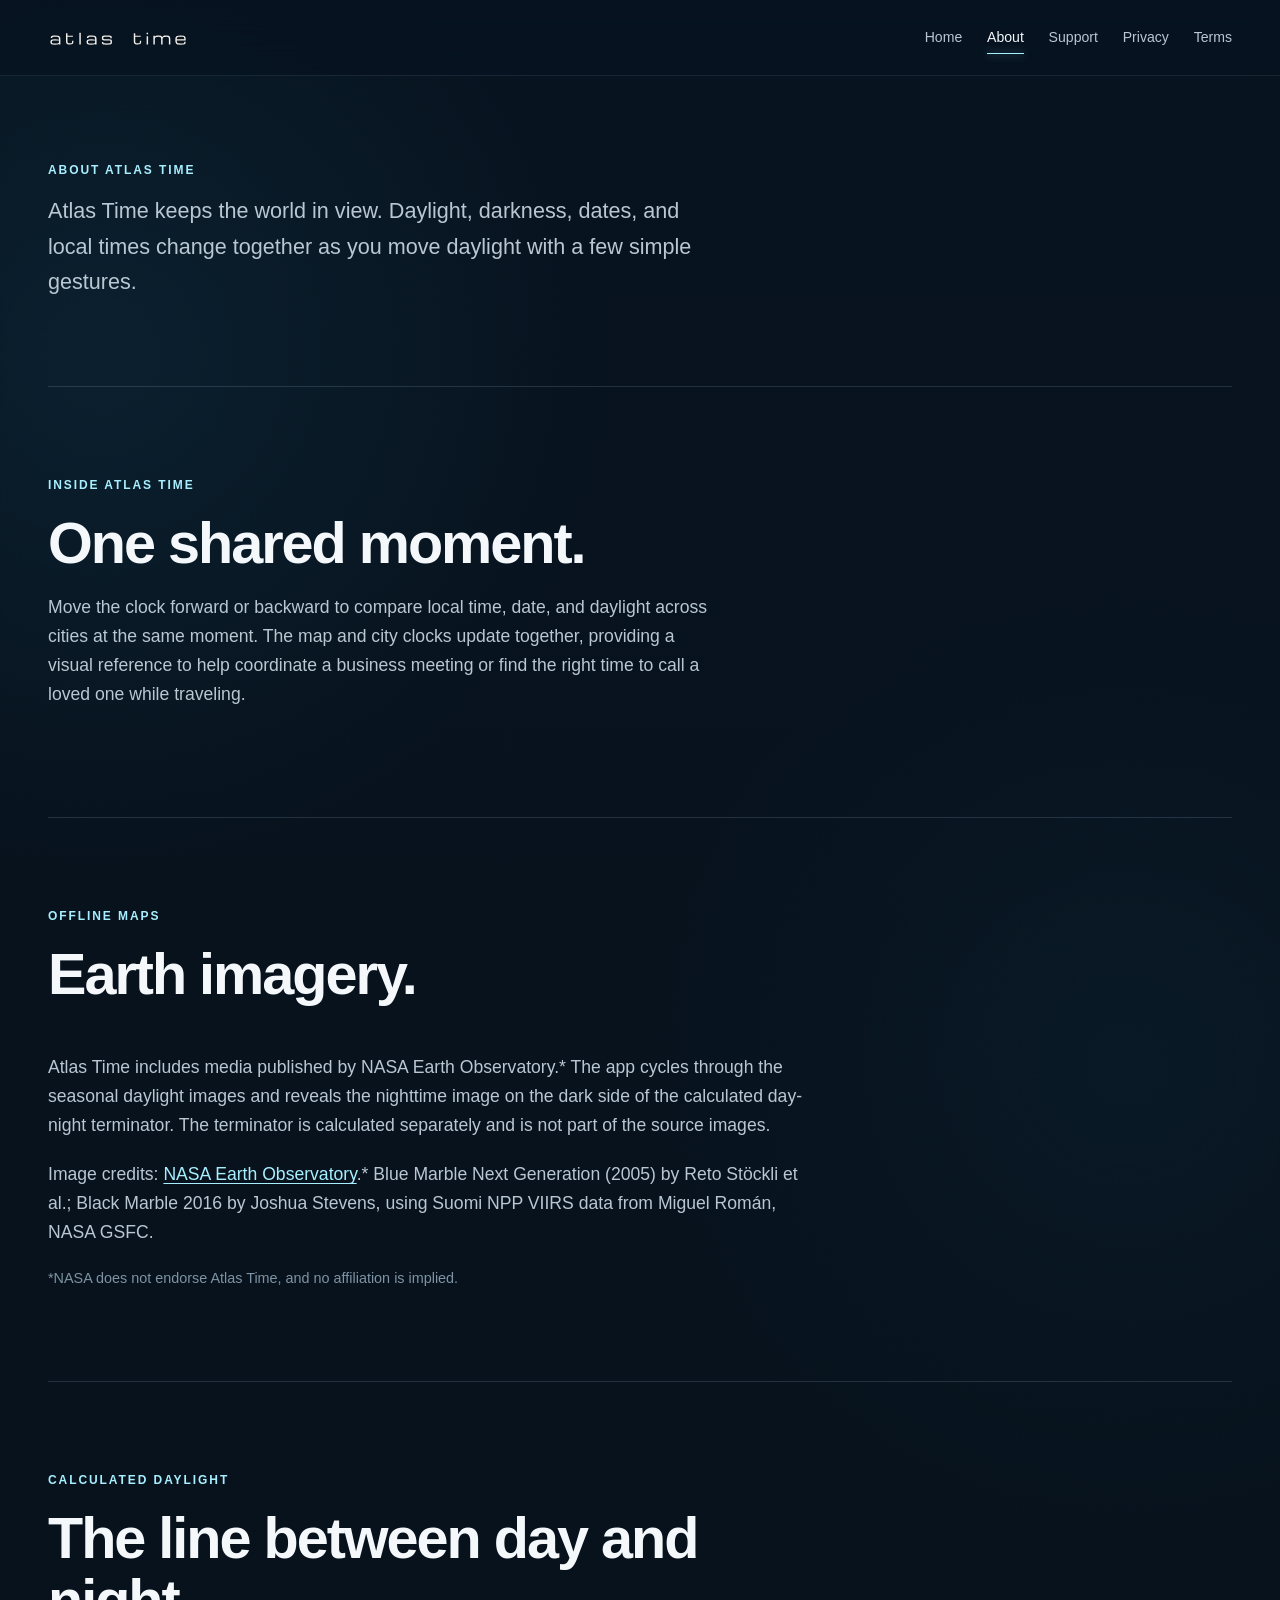
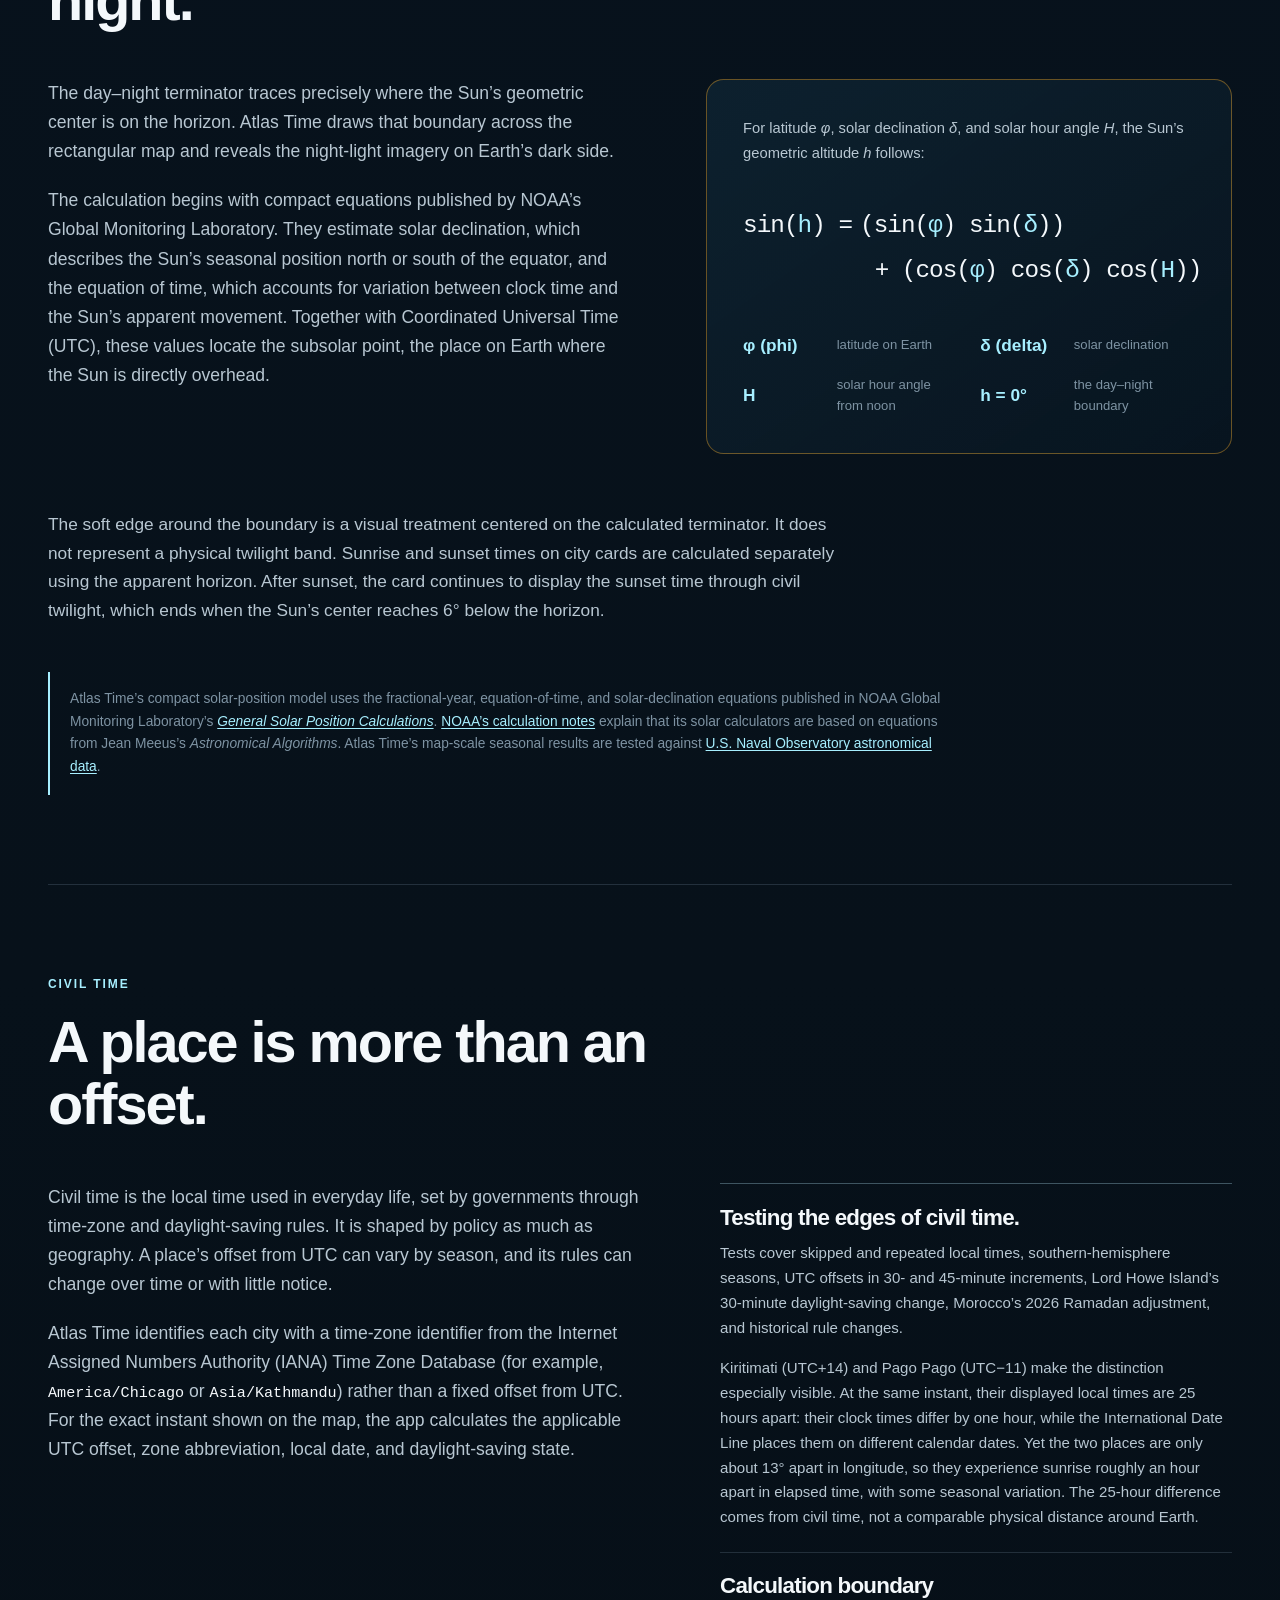
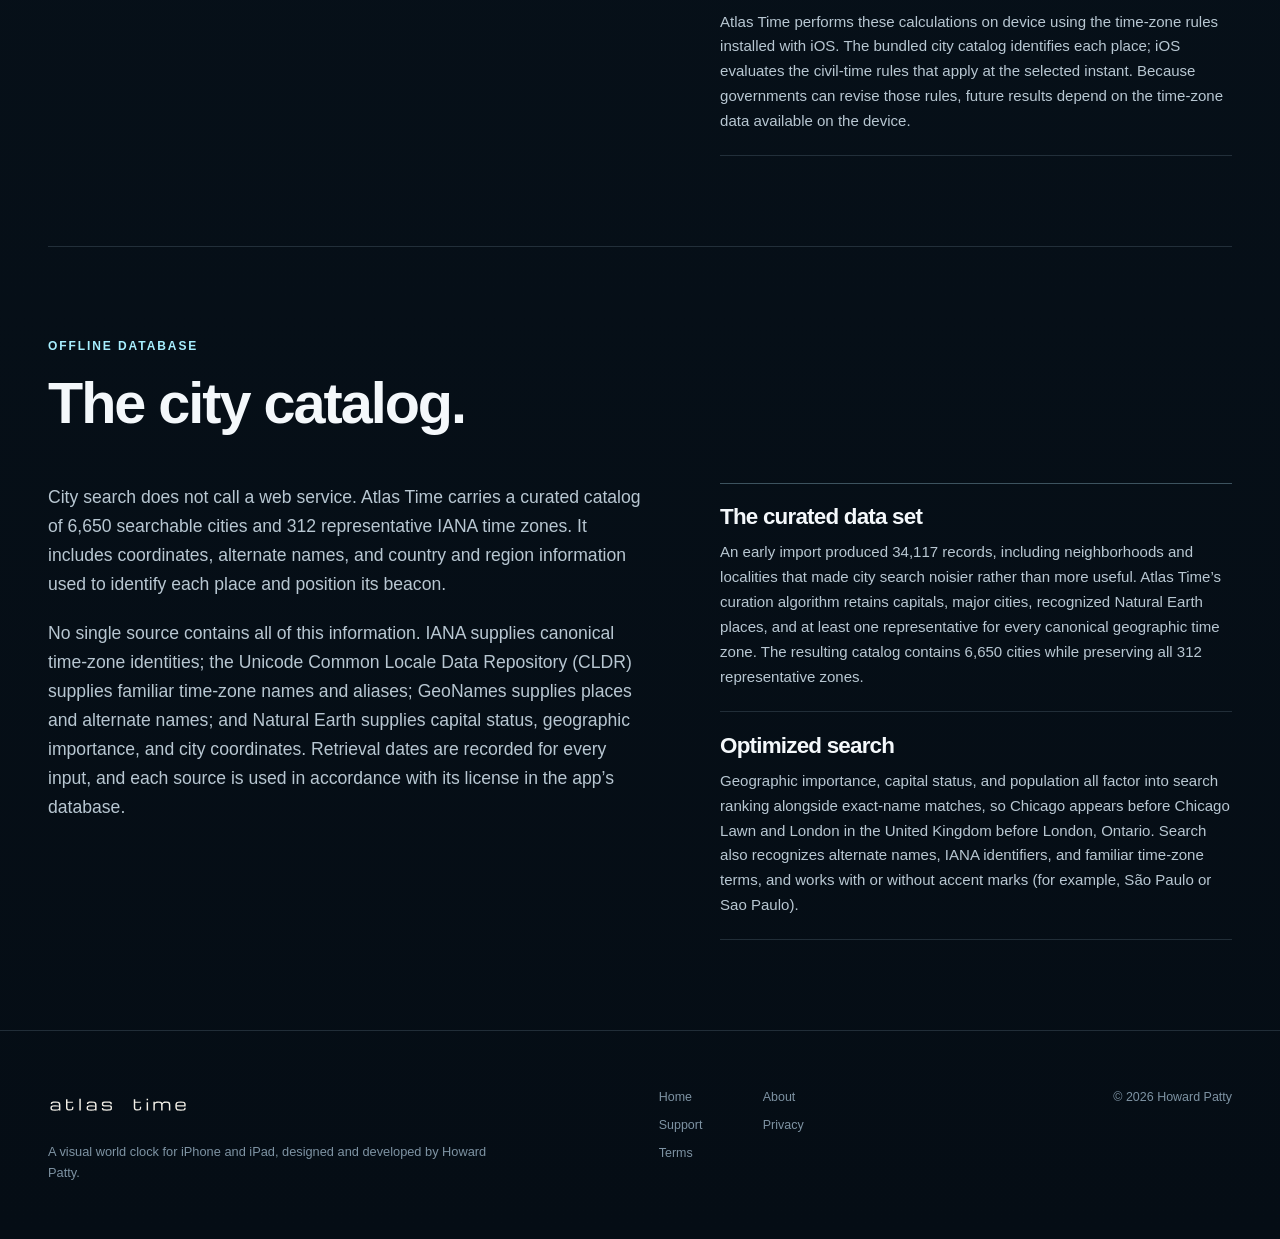
==== about/index.html @ 24e4bc36 "content updates" ====
<!doctype html>
<html lang="en">
<head>
  <meta charset="utf-8">
  <meta name="viewport" content="width=device-width, initial-scale=1">
  <meta name="description" content="The story behind Atlas Time, including its offline city catalog, civil-time correctness, and calculated day–night map.">
  <meta name="robots" content="index,follow">
  <meta name="theme-color" content="#07131f">
  <meta property="og:type" content="website">
  <meta property="og:site_name" content="Atlas Time">
  <meta property="og:title" content="About — Atlas Time">
  <meta property="og:description" content="The story behind Atlas Time, including its offline city catalog, civil-time correctness, and calculated day–night map.">
  <meta property="og:url" content="https://atlastime.howardpatty.com/about/">
  <link rel="canonical" href="https://atlastime.howardpatty.com/about/">
  <link rel="icon" href="/assets/favicon.svg" type="image/svg+xml">
  <link rel="stylesheet" href="/assets/styles.css">
  
  <title>About — Atlas Time</title>
</head>
<body data-page="about">
  <a class="skip-link" href="#main-content">Skip to content</a>
  <header class="site-header">
    <div class="header-inner">
      <a class="brand" href="/" aria-label="Atlas Time home">
        <img class="header-logo" src="/assets/brand/AtlasTimeWordmark-Dark.svg" alt="">
      </a>
      <nav class="primary-nav" aria-label="Primary">
        <a href="/">Home</a>
<a href="/about/" aria-current="page">About</a>
<a href="/support/">Support</a>
<a href="/privacy/">Privacy</a>
<a href="/terms/">Terms</a>
      </nav>
    </div>
  </header>

  <main id="main-content">
    <header class="page-hero section-shell">
  <h1 class="eyebrow page-eyebrow-heading">About Atlas Time</h1>
  <p>Atlas Time keeps the world in view. Daylight, darkness, dates, and local times change together as you move daylight with a few simple gestures.</p>
</header>

<section class="inside-section section-shell" aria-labelledby="one-shared-moment-heading">
  <div class="section-intro">
    <p class="eyebrow">Inside Atlas Time</p>
    <h2 id="one-shared-moment-heading">One shared moment.</h2>
    <p>Move the clock forward or backward to compare local time, date, and daylight across cities at the same moment. The map and city clocks update together, providing a visual reference to help coordinate a business meeting or find the right time to call a loved one while traveling.</p>
  </div>
</section>

<section class="imagery-section section-shell" aria-labelledby="earth-imagery-heading">
  <div class="section-intro">
    <p class="eyebrow">Offline maps</p>
    <h2 id="earth-imagery-heading">Earth imagery.</h2>
  </div>

  <div class="imagery-copy">
    <p>Atlas Time includes media published by NASA Earth Observatory.* The app cycles through the seasonal daylight images and reveals the nighttime image on the dark side of the calculated day-night terminator. The terminator is calculated separately and is not part of the source images.</p>
    <p>Image credits: <a href="https://earthobservatory.nasa.gov/" target="_blank" rel="noopener noreferrer">NASA Earth Observatory</a>.* Blue Marble Next Generation (2005) by Reto Stöckli et al.; Black Marble 2016 by Joshua Stevens, using Suomi NPP VIIRS data from Miguel Román, NASA GSFC.</p>
    <p class="imagery-disclaimer">*NASA does not endorse Atlas Time, and no affiliation is implied.</p>
  </div>
</section>

<section class="solar-method-section section-shell" aria-labelledby="calculated-daylight-heading">
  <div class="section-intro">
    <p class="eyebrow">Calculated daylight</p>
    <h2 id="calculated-daylight-heading">The line between day and night.</h2>
  </div>

  <div class="solar-method-grid">
    <div class="method-copy">
      <p>The day–night terminator traces precisely where the Sun’s geometric center is on the horizon. Atlas Time draws that boundary across the rectangular map and reveals the night-light imagery on Earth’s dark side.</p>
      <p>The calculation begins with compact equations published by NOAA’s Global Monitoring Laboratory. They estimate solar declination, which describes the Sun’s seasonal position north or south of the equator, and the equation of time, which accounts for variation between clock time and the Sun’s apparent movement. Together with Coordinated Universal Time (UTC), these values locate the subsolar point, the place on Earth where the Sun is directly overhead.</p>
    </div>

    <figure class="equation-panel">
      <figcaption>For latitude <var>φ</var>, solar declination <var>δ</var>, and solar hour angle <var>H</var>, the Sun’s geometric altitude <var>h</var> follows:</figcaption>
      <p class="solar-equation" role="img" aria-label="sine of h equals sine of phi times sine of delta, plus cosine of phi times cosine of delta times cosine of H">
        <span class="equation-left">sin(<var>h</var>) =</span>
        <span class="equation-right">(sin(<var>φ</var>) sin(<var>δ</var>))</span>
        <span class="equation-continuation">+ (cos(<var>φ</var>) cos(<var>δ</var>) cos(<var>H</var>))</span>
      </p>
      <dl class="equation-key">
        <div><dt><var>φ</var> (phi)</dt><dd>latitude on Earth</dd></div>
        <div><dt><var>δ</var> (delta)</dt><dd>solar declination</dd></div>
        <div><dt><var>H</var></dt><dd>solar hour angle from noon</dd></div>
        <div><dt><var>h</var> = 0°</dt><dd>the day–night boundary</dd></div>
      </dl>
    </figure>
  </div>

  <p class="method-detail">The soft edge around the boundary is a visual treatment centered on the calculated terminator. It does not represent a physical twilight band. Sunrise and sunset times on city cards are calculated separately using the apparent horizon. After sunset, the card continues to display the sunset time through civil twilight, which ends when the Sun’s center reaches 6° below the horizon.</p>

  <aside class="source-note" aria-label="Solar calculation sources">
    <p>Atlas Time’s compact solar-position model uses the fractional-year, equation-of-time, and solar-declination equations published in NOAA Global Monitoring Laboratory’s <a href="https://gml.noaa.gov/grad/solcalc/solareqns.PDF"><cite>General Solar Position Calculations</cite></a>. <a href="https://gml.noaa.gov/grad/solcalc/calcdetails.html">NOAA’s calculation notes</a> explain that its solar calculators are based on equations from Jean Meeus’s <cite>Astronomical Algorithms</cite>. Atlas Time’s map-scale seasonal results are tested against <a href="https://aa.usno.navy.mil/data/">U.S. Naval Observatory astronomical data</a>.</p>
  </aside>
</section>

<section class="civil-time-section section-shell" aria-labelledby="civil-time-heading">
  <div class="section-intro">
    <p class="eyebrow">Civil time</p>
    <h2 id="civil-time-heading">A place is more than an offset.</h2>
  </div>

  <div class="civil-time-grid">
    <div class="method-copy">
      <p>Civil time is the local time used in everyday life, set by governments through time-zone and daylight-saving rules. It is shaped by policy as much as geography. A place’s offset from UTC can vary by season, and its rules can change over time or with little notice.</p>
      <p>Atlas Time identifies each city with a time-zone identifier from the Internet Assigned Numbers Authority (IANA) Time Zone Database (for example, <code>America/Chicago</code> or <code>Asia/Kathmandu</code>) rather than a fixed offset from UTC. For the exact instant shown on the map, the app calculates the applicable UTC offset, zone abbreviation, local date, and daylight-saving state.</p>
    </div>

    <div class="civil-time-notes">
      <section aria-labelledby="time-zone-testing-heading">
        <h3 id="time-zone-testing-heading">Testing the edges of civil time.</h3>
        <p>Tests cover skipped and repeated local times, southern-hemisphere seasons, UTC offsets in 30- and 45-minute increments, Lord Howe Island’s 30-minute daylight-saving change, Morocco’s 2026 Ramadan adjustment, and historical rule changes.</p>
        <p>Kiritimati (UTC+14) and Pago Pago (UTC−11) make the distinction especially visible. At the same instant, their displayed local times are 25 hours apart: their clock times differ by one hour, while the International Date Line places them on different calendar dates. Yet the two places are only about 13° apart in longitude, so they experience sunrise roughly an hour apart in elapsed time, with some seasonal variation. The 25-hour difference comes from civil time, not a comparable physical distance around Earth.</p>
      </section>
      <section aria-labelledby="calculation-boundary-heading">
        <h3 id="calculation-boundary-heading">Calculation boundary</h3>
        <p>Atlas Time performs these calculations on device using the time-zone rules installed with iOS. The bundled city catalog identifies each place; iOS evaluates the civil-time rules that apply at the selected instant. Because governments can revise those rules, future results depend on the time-zone data available on the device.</p>
      </section>
    </div>
  </div>
</section>

<section class="catalog-section section-shell" aria-labelledby="city-catalog-heading">
  <div class="section-intro">
    <p class="eyebrow">Offline database</p>
    <h2 id="city-catalog-heading">The city catalog.</h2>
  </div>

  <div class="catalog-grid">
    <div class="method-copy">
      <p>City search does not call a web service. Atlas Time carries a curated catalog of 6,650 searchable cities and 312 representative IANA time zones. It includes coordinates, alternate names, and country and region information used to identify each place and position its beacon.</p>
      <p>No single source contains all of this information. IANA supplies canonical time-zone identities; the Unicode Common Locale Data Repository (CLDR) supplies familiar time-zone names and aliases; GeoNames supplies places and alternate names; and Natural Earth supplies capital status, geographic importance, and city coordinates. Retrieval dates are recorded for every input, and each source is used in accordance with its license in the app’s database.</p>
    </div>

    <div class="catalog-notes">
      <section aria-labelledby="curated-data-heading">
        <h3 id="curated-data-heading">The curated data set</h3>
        <p>An early import produced 34,117 records, including neighborhoods and localities that made city search noisier rather than more useful. Atlas Time’s curation algorithm retains capitals, major cities, recognized Natural Earth places, and at least one representative for every canonical geographic time zone. The resulting catalog contains 6,650 cities while preserving all 312 representative zones.</p>
      </section>
      <section aria-labelledby="optimized-search-heading">
        <h3 id="optimized-search-heading">Optimized search</h3>
        <p>Geographic importance, capital status, and population all factor into search ranking alongside exact-name matches, so Chicago appears before Chicago Lawn and London in the United Kingdom before London, Ontario. Search also recognizes alternate names, IANA identifiers, and familiar time-zone terms, and works with or without accent marks (for example, São Paulo or Sao Paulo).</p>
      </section>
    </div>
  </div>
</section>

  </main>

  <footer class="site-footer">
    <div class="footer-inner">
  <div>
    <a class="footer-brand" href="/" aria-label="Atlas Time home">
      <picture>
        <source media="print" srcset="/assets/brand/AtlasTimeWordmark-Light.svg">
        <img src="/assets/brand/AtlasTimeWordmark-Dark.svg" alt="">
      </picture>
    </a>
    <p>A visual world clock for iPhone and iPad, designed and developed by Howard Patty.</p>
  </div>
  <nav aria-label="Sitemap">
    <a href="/">Home</a>
    <a href="/about/">About</a>
    <a href="/support/">Support</a>
    <a href="/privacy/">Privacy</a>
    <a href="/terms/">Terms</a>
  </nav>
  <p class="copyright">© 2026 Howard Patty</p>
</div>
  </footer>
  
</body>
</html>
---- assets/styles.css ----
:root {
  color-scheme: dark;
  --ink: #f4f8fb;
  --ink-soft: #b8c7d2;
  --ink-faint: #7e93a3;
  --surface: #07131f;
  --surface-raised: #0c1c29;
  --surface-soft: #102535;
  --line: rgba(177, 213, 232, 0.16);
  --line-strong: rgba(177, 226, 244, 0.32);
  --beacon: #a7efff;
  --beacon-bright: #e7fbff;
  --live: #86e3c4;
  --max-width: 74rem;
  --content-width: 51rem;
  --page-gutter: clamp(1.1rem, 3vw, 2rem);
  --section-space: clamp(3.75rem, 7vw, 6rem);
  --page-hero-top: clamp(3.5rem, 7vw, 5.5rem);
  --page-hero-bottom: clamp(2.75rem, 5vw, 4rem);
  --radius-large: clamp(1.25rem, 2.4vw, 2rem);
  --radius-medium: 1.1rem;
  font-family: ui-sans-serif, -apple-system, BlinkMacSystemFont, "SF Pro Display", "Segoe UI", sans-serif;
  font-synthesis: none;
  text-rendering: optimizeLegibility;
}

* {
  box-sizing: border-box;
}

html {
  background: var(--surface);
  scroll-behavior: smooth;
}

body {
  margin: 0;
  min-width: 20rem;
  color: var(--ink);
  background:
    radial-gradient(circle at 8% 8%, rgba(38, 111, 146, 0.14), transparent 32rem),
    radial-gradient(circle at 88% 24%, rgba(28, 82, 114, 0.11), transparent 30rem),
    linear-gradient(180deg, #07131f 0%, #07111a 58%, #050d15 100%);
  font-size: clamp(1rem, 0.96rem + 0.2vw, 1.08rem);
  line-height: 1.65;
}

body::before {
  position: fixed;
  inset: 0;
  z-index: -1;
  content: "";
  opacity: 0.22;
  pointer-events: none;
  background-image: radial-gradient(circle, rgba(219, 246, 255, 0.25) 0.7px, transparent 0.9px);
  background-size: 52px 52px;
  mask-image: linear-gradient(to bottom, black, transparent 62%);
}

a {
  color: var(--beacon);
  text-underline-offset: 0.18em;
}

a:hover {
  color: var(--beacon-bright);
}

button,
a,
summary {
  -webkit-tap-highlight-color: transparent;
}

:focus-visible {
  outline: 3px solid var(--beacon);
  outline-offset: 4px;
  border-radius: 0.25rem;
}

img,
canvas {
  display: block;
  max-width: 100%;
}

h1,
h2,
h3,
p {
  margin-top: 0;
}

h1,
h2,
h3 {
  line-height: 1.08;
  letter-spacing: -0.035em;
}

h1 {
  max-width: 15ch;
  margin-bottom: 1.35rem;
  font-size: clamp(3rem, 7vw, 6rem);
  font-weight: 620;
}

h2 {
  font-size: clamp(2rem, 4.5vw, 3.9rem);
  font-weight: 580;
}

h3 {
  font-size: clamp(1.15rem, 1rem + 0.7vw, 1.55rem);
  font-weight: 590;
}

.section-shell,
.header-inner,
.footer-inner {
  width: min(calc(100% - (2 * var(--page-gutter))), var(--max-width));
  margin-inline: auto;
}

.skip-link {
  position: fixed;
  top: 0.75rem;
  left: 0.75rem;
  z-index: 100;
  padding: 0.65rem 0.85rem;
  color: #06131d;
  background: var(--beacon-bright);
  border-radius: 0.5rem;
  transform: translateY(-180%);
  transition: transform 160ms ease;
}

.skip-link:focus {
  transform: translateY(0);
}

.site-header {
  position: sticky;
  top: 0;
  z-index: 50;
  background: rgba(7, 19, 31, 0.78);
  border-bottom: 1px solid rgba(177, 213, 232, 0.1);
  backdrop-filter: blur(18px) saturate(1.2);
}

.header-inner {
  min-height: 4.7rem;
  display: flex;
  align-items: center;
  justify-content: space-between;
  gap: 1rem;
}

.brand {
  display: block;
  flex: 0 0 auto;
  padding: 0.7rem;
  margin-left: -0.7rem;
  text-decoration: none;
}

.footer-brand picture,
.hero-logo {
  display: block;
}

.header-logo {
  width: 8.75rem;
  height: auto;
}

.footer-brand {
  display: inline-block;
  padding: 0.7rem;
  margin: -0.7rem;
  text-decoration: none;
}

.footer-brand img {
  width: 8.75rem;
  height: auto;
}

.primary-nav {
  display: flex;
  align-items: center;
  gap: clamp(0.75rem, 2vw, 1.55rem);
}

.primary-nav a {
  position: relative;
  padding: 0.65rem 0;
  color: var(--ink-soft);
  font-size: 0.88rem;
  text-decoration: none;
}

.primary-nav a:hover,
.primary-nav a[aria-current="page"] {
  color: var(--ink);
}

.primary-nav a[aria-current="page"]::after {
  position: absolute;
  right: 0;
  bottom: 0.35rem;
  left: 0;
  height: 1px;
  content: "";
  background: var(--beacon);
  box-shadow: 0 0 8px rgba(167, 239, 255, 0.7);
}

.eyebrow {
  margin-bottom: 1rem;
  color: var(--beacon);
  font-size: 0.75rem;
  font-weight: 680;
  letter-spacing: 0.16em;
  text-transform: uppercase;
}

.hero {
  padding-top: clamp(2.75rem, 5vw, 4rem);
  padding-bottom: var(--section-space);
}

.hero-copy {
  margin-bottom: clamp(2rem, 3.5vw, 2.75rem);
}

.hero-logo {
  width: min(100%, 68rem);
  margin: 0 auto clamp(1rem, 2.5vw, 1.6rem);
}

.hero-logo img {
  width: 100%;
  height: auto;
}

.hero-pitch {
  display: grid;
  gap: 0.85rem;
  justify-items: start;
}

.hero-actions {
  display: flex;
  align-items: center;
  flex-wrap: wrap;
  gap: 1.25rem;
  margin: 0;
}

.button {
  min-height: 2.9rem;
  display: inline-flex;
  align-items: center;
  justify-content: center;
  padding: 0.72rem 1.1rem;
  border: 1px solid var(--line-strong);
  border-radius: 999px;
  font-size: 0.88rem;
  font-weight: 650;
  line-height: 1.2;
  text-decoration: none;
}

.button-primary {
  color: #06141e;
  background: var(--beacon-bright);
  border-color: var(--beacon-bright);
  box-shadow: 0 8px 30px rgba(120, 219, 241, 0.14);
}

.button-primary:hover {
  color: #06141e;
  background: #ffffff;
}

.button-secondary {
  color: var(--ink);
  background: rgba(255, 255, 255, 0.035);
}

.button-secondary:hover {
  background: rgba(167, 239, 255, 0.09);
}

.text-link {
  font-size: 0.92rem;
  font-weight: 620;
  text-decoration: none;
}

.promise-list {
  display: flex;
  flex-wrap: wrap;
  gap: 0.2rem 0;
  margin: 0;
  padding: 0;
  color: var(--ink-faint);
  font-size: 0.76rem;
  letter-spacing: 0.035em;
  list-style: none;
}

.promise-list li {
  white-space: nowrap;
}

.promise-list li + li::before {
  margin: 0 0.9rem;
  content: "·";
  color: rgba(167, 239, 255, 0.45);
}

.map-feature {
  position: relative;
  padding: clamp(0.75rem, 1.5vw, 1.1rem);
  overflow: hidden;
  background: linear-gradient(145deg, rgba(21, 47, 66, 0.78), rgba(8, 20, 31, 0.94));
  border: 1px solid var(--line);
  border-radius: var(--radius-large);
  box-shadow: 0 40px 100px rgba(0, 0, 0, 0.36), inset 0 1px rgba(255, 255, 255, 0.03);
}

.map-feature::before {
  position: absolute;
  inset: -30% 40% 40% -10%;
  content: "";
  pointer-events: none;
  background: radial-gradient(circle, rgba(122, 219, 242, 0.12), transparent 65%);
}

.map-heading {
  position: relative;
  z-index: 2;
  display: flex;
  align-items: center;
  justify-content: space-between;
  gap: 1rem;
  padding: 0.4rem 0.4rem 0.85rem;
}

.map-heading p {
  margin: 0.25rem 0 0;
  color: var(--ink-faint);
  font-size: 0.76rem;
}

.live-indicator {
  display: inline-flex;
  align-items: center;
  gap: 0.48rem;
  color: var(--ink);
  font-size: 0.78rem;
  font-weight: 650;
  letter-spacing: 0.04em;
  text-transform: uppercase;
}

.live-indicator span {
  width: 0.45rem;
  height: 0.45rem;
  background: var(--live);
  border-radius: 50%;
  box-shadow: 0 0 12px rgba(134, 227, 196, 0.85);
  animation: live-pulse 2.6s ease-in-out infinite;
}

.map-reference {
  color: var(--ink-soft);
  font-variant-numeric: tabular-nums;
  font-size: 0.84rem;
  letter-spacing: 0.04em;
}

.earth-frame {
  position: relative;
  aspect-ratio: 2 / 1;
  overflow: hidden;
  background: #06101a;
  border: 1px solid rgba(191, 226, 240, 0.18);
  border-radius: clamp(0.8rem, 1.6vw, 1.35rem);
  box-shadow: inset 0 0 40px rgba(0, 0, 0, 0.35);
  isolation: isolate;
}

.map-fallback,
.earth-canvas,
.map-vignette {
  position: absolute;
  inset: 0;
  width: 100%;
  height: 100%;
}

.map-fallback {
  object-fit: fill;
}

.map-fallback-night {
  opacity: 0.9;
  mask-image: linear-gradient(105deg, black 0%, rgba(0, 0, 0, 0.92) 28%, transparent 55%);
}

.earth-canvas {
  z-index: 1;
  opacity: 0;
  transition: opacity 500ms ease;
}

.map-feature.is-ready .earth-canvas {
  opacity: 1;
}

.map-vignette {
  z-index: 2;
  pointer-events: none;
  background:
    linear-gradient(180deg, rgba(0, 0, 0, 0.2), transparent 22%, transparent 72%, rgba(0, 0, 0, 0.24)),
    linear-gradient(90deg, rgba(2, 9, 15, 0.18), transparent 8%, transparent 92%, rgba(2, 9, 15, 0.18));
  box-shadow: inset 0 0 34px rgba(0, 0, 0, 0.26);
}

.beacon {
  position: absolute;
  top: var(--y);
  left: var(--x);
  z-index: 4;
  display: flex;
  align-items: center;
  gap: 0.45rem;
  transform: translate(-50%, -50%);
  pointer-events: none;
}

.beacon-ring {
  position: relative;
  width: clamp(0.72rem, 1.5vw, 1.05rem);
  height: clamp(0.72rem, 1.5vw, 1.05rem);
  display: grid;
  flex: 0 0 auto;
  place-items: center;
  border: 1px solid rgba(206, 247, 255, 0.92);
  border-radius: 50%;
  box-shadow: 0 0 14px rgba(167, 239, 255, 0.5);
}

.beacon-ring::before {
  position: absolute;
  inset: -55%;
  content: "";
  border: 1px solid rgba(167, 239, 255, 0.25);
  border-radius: 50%;
  animation: beacon-breathe 3.4s ease-in-out infinite;
}

.beacon-ring span {
  width: 0.23rem;
  height: 0.23rem;
  background: var(--beacon-bright);
  border-radius: 50%;
  box-shadow: 0 0 10px #d9f9ff;
}

.beacon-label {
  padding: 0.12rem 0.35rem;
  color: #f4fdff;
  background: rgba(4, 14, 22, 0.7);
  border-radius: 0.28rem;
  font-size: clamp(0.5rem, 1.15vw, 0.76rem);
  font-weight: 610;
  letter-spacing: 0.01em;
  line-height: 1.25;
  text-shadow: 0 1px 4px rgba(0, 0, 0, 0.9);
  white-space: nowrap;
}

.city-strip {
  position: relative;
  z-index: 2;
  display: grid;
  grid-template-columns: repeat(3, 1fr);
  gap: 0.7rem;
  padding-top: 0.8rem;
}

.city-readout {
  min-width: 0;
  padding: 0.85rem 0.9rem;
  background: rgba(5, 15, 24, 0.54);
  border: 1px solid rgba(180, 218, 234, 0.11);
  border-radius: 0.85rem;
}

.city-readout-focused {
  background: rgba(14, 39, 53, 0.72);
  border-color: rgba(167, 239, 255, 0.32);
  box-shadow: inset 0 1px rgba(255, 255, 255, 0.02), 0 0 22px rgba(105, 204, 230, 0.05);
}

.city-readout > div {
  display: flex;
  align-items: center;
  gap: 0.45rem;
}

.city-beacon-dot {
  width: 0.42rem;
  height: 0.42rem;
  flex: 0 0 auto;
  background: var(--beacon-bright);
  border-radius: 50%;
  box-shadow: 0 0 8px var(--beacon);
}

.city-readout h2 {
  margin: 0;
  overflow: hidden;
  font-size: clamp(0.74rem, 1.2vw, 0.93rem);
  font-weight: 570;
  letter-spacing: 0;
  text-overflow: ellipsis;
  white-space: nowrap;
}

.city-readout time {
  display: block;
  margin-top: 0.35rem;
  font-size: clamp(1.05rem, 2.25vw, 1.6rem);
  font-variant-numeric: tabular-nums;
  font-weight: 560;
  letter-spacing: -0.02em;
  line-height: 1.2;
}

.city-readout p {
  margin: 0.25rem 0 0;
  overflow: hidden;
  color: var(--ink-faint);
  font-size: 0.67rem;
  text-overflow: ellipsis;
  white-space: nowrap;
}

.story-section,
.tips-section,
.inside-section,
.civil-time-section,
.catalog-section,
.solar-method-section,
.imagery-section {
  padding-block: var(--section-space);
  border-top: 1px solid var(--line);
}

.section-intro {
  max-width: 48rem;
  margin-bottom: clamp(2rem, 4vw, 3rem);
}

.section-intro h2 {
  margin-bottom: 1.2rem;
}

.section-intro > p:last-child {
  max-width: 42rem;
  color: var(--ink-soft);
  font-size: 1.1rem;
}

.inside-section .section-intro {
  margin-bottom: 0;
}

.civil-time-grid,
.catalog-grid {
  display: grid;
  grid-template-columns: minmax(0, 1fr) minmax(18rem, 0.86fr);
  gap: clamp(2rem, 6vw, 5rem);
  align-items: start;
}

.civil-time-section code {
  color: var(--ink);
  font-family: ui-monospace, SFMono-Regular, Menlo, Monaco, Consolas, monospace;
  font-size: 0.86em;
}

.civil-time-notes,
.catalog-notes {
  border-top: 1px solid var(--line-strong);
}

.civil-time-notes section,
.catalog-notes section {
  padding-block: 1.35rem;
  border-bottom: 1px solid var(--line);
}

.civil-time-notes h3,
.catalog-notes h3 {
  margin-bottom: 0.7rem;
  color: var(--ink);
  font-size: clamp(1.15rem, 1rem + 0.5vw, 1.45rem);
}

.civil-time-notes p,
.catalog-notes p {
  margin: 0;
  color: var(--ink-soft);
  font-size: 0.94rem;
}

.civil-time-notes p + p {
  margin-top: 1rem;
}

.solar-method-grid {
  display: grid;
  grid-template-columns: minmax(0, 1.05fr) minmax(18rem, 0.95fr);
  gap: clamp(2rem, 6vw, 5rem);
  align-items: start;
}

.method-copy {
  max-width: 44rem;
  color: var(--ink-soft);
  font-size: clamp(1rem, 0.95rem + 0.25vw, 1.1rem);
}

.method-copy p {
  margin: 0;
}

.method-copy p + p {
  margin-top: 1.25rem;
}

.equation-panel {
  padding: clamp(1.4rem, 3vw, 2.25rem);
  margin: 0;
  background: linear-gradient(145deg, rgba(16, 39, 54, 0.72), rgba(8, 21, 32, 0.9));
  border: 1px solid rgba(217, 154, 38, 0.46);
  border-radius: var(--radius-medium);
}

.equation-panel figcaption {
  color: var(--ink-soft);
  font-size: 0.92rem;
}

.solar-equation {
  display: grid;
  grid-template-columns: max-content minmax(0, 1fr);
  gap: 0.2rem 0.55ch;
  margin: clamp(1.5rem, 4vw, 2.5rem) 0;
  color: var(--ink);
  font-family: ui-monospace, SFMono-Regular, Menlo, Monaco, Consolas, monospace;
  font-size: clamp(1rem, 1rem + 0.65vw, 1.55rem);
  line-height: 1.7;
  letter-spacing: -0.04em;
}

.equation-left {
  grid-column: 1;
}

.equation-right,
.equation-continuation {
  grid-column: 2;
  white-space: nowrap;
}

.equation-continuation {
  padding-left: 1ch;
}

.solar-equation var,
.equation-key var {
  color: var(--beacon);
  font-style: normal;
}

.equation-key {
  display: grid;
  grid-template-columns: repeat(2, minmax(0, 1fr));
  gap: 0.9rem 1.4rem;
  margin: 0;
}

.equation-key div {
  display: grid;
  grid-template-columns: 5.25rem minmax(0, 1fr);
  gap: 0.6rem;
  align-items: center;
}

.equation-key dt {
  color: var(--beacon);
  font-weight: 650;
  white-space: nowrap;
}

.equation-key dd {
  margin: 0;
  color: var(--ink-faint);
  font-size: 0.82rem;
}

.method-detail {
  max-width: 50rem;
  margin: clamp(2rem, 5vw, 3.5rem) 0 0;
  color: var(--ink-soft);
}

.source-note {
  max-width: 56rem;
  padding: 1rem 0 1rem 1.25rem;
  margin-top: clamp(2rem, 4vw, 3rem);
  color: var(--ink-faint);
  border-left: 2px solid var(--beacon);
  font-size: 0.86rem;
}

.source-note p {
  margin: 0;
}

.tips-eyebrow {
  margin-bottom: clamp(2rem, 4vw, 3rem);
}

.feature-grid,
.tips-grid {
  display: grid;
  grid-template-columns: repeat(3, 1fr);
  gap: 1rem;
}

.feature-card,
.tip-card {
  padding: clamp(1.35rem, 2.6vw, 2rem);
  background: linear-gradient(145deg, rgba(16, 39, 54, 0.65), rgba(8, 21, 32, 0.82));
  border: 1px solid var(--line);
  border-radius: var(--radius-medium);
}

.feature-number {
  display: block;
  margin-bottom: 2.6rem;
  color: var(--beacon);
  font-size: 0.72rem;
  font-variant-numeric: tabular-nums;
  letter-spacing: 0.12em;
}

.tip-icon {
  width: 2.1rem;
  height: 2.1rem;
  margin-bottom: 1.8rem;
}

.feature-card h3,
.tip-card h3 {
  margin-bottom: 0.8rem;
}

.feature-card p,
.tip-card p {
  margin: 0;
  color: var(--ink-soft);
  font-size: 0.94rem;
}

.imagery-copy {
  max-width: 48rem;
  color: var(--ink-soft);
  font-size: clamp(1rem, 0.95rem + 0.25vw, 1.1rem);
}

.imagery-copy p {
  margin: 0;
}

.imagery-copy p + p {
  margin-top: 1.25rem;
}

.imagery-disclaimer {
  color: var(--ink-faint);
  font-size: 0.9rem;
}

.page-hero {
  padding-top: var(--page-hero-top);
  padding-bottom: var(--page-hero-bottom);
}

.page-hero h1 {
  font-size: clamp(3rem, 7vw, 6rem);
}

.page-hero h1.page-eyebrow-heading {
  max-width: none;
  font-size: 0.75rem;
  white-space: nowrap;
}

.page-hero > p:not(.eyebrow, .effective-date) {
  max-width: 42rem;
  color: var(--ink-soft);
  font-size: clamp(1.08rem, 1rem + 0.5vw, 1.35rem);
}

.effective-date {
  margin-top: 1.5rem;
  color: var(--ink-faint);
  font-size: 0.82rem;
}

.prose-section {
  padding-block: clamp(3rem, 7vw, 6rem);
  border-top: 1px solid var(--line);
}

.prose-section h2 {
  max-width: 14ch;
}

.prose-section p {
  max-width: 44rem;
  color: var(--ink-soft);
}

.split-story {
  display: grid;
  grid-template-columns: minmax(0, 1.25fr) minmax(16rem, 0.75fr);
  gap: clamp(2rem, 8vw, 7rem);
}

.pull-quote {
  align-self: center;
  padding: clamp(1.5rem, 3vw, 2.5rem);
  background: rgba(13, 36, 50, 0.62);
  border: 1px solid var(--line);
  border-radius: var(--radius-medium);
}

.pull-quote p {
  margin-bottom: 0.8rem;
  color: var(--ink);
  font-size: clamp(1.7rem, 4vw, 2.8rem);
  line-height: 1.15;
  letter-spacing: -0.04em;
}

.pull-quote span {
  color: var(--ink-faint);
  font-size: 0.75rem;
}

.tips-grid {
  grid-template-columns: repeat(2, 1fr);
}

.support-layout {
  display: grid;
  grid-template-columns: minmax(0, 1.4fr) minmax(17rem, 0.6fr);
  gap: clamp(2rem, 7vw, 6rem);
  align-items: start;
  padding-bottom: var(--section-space);
}

.support-layout-single {
  grid-template-columns: minmax(0, 51rem);
}

.support-main > h2,
.contact-card h2 {
  font-size: clamp(1.7rem, 3vw, 2.5rem);
}

.faq-list {
  border-top: 1px solid var(--line);
}

.faq-list details {
  border-bottom: 1px solid var(--line);
}

.faq-list summary {
  position: relative;
  padding: 1.3rem 2.25rem 1.3rem 0;
  font-weight: 590;
  cursor: pointer;
  list-style: none;
}

.faq-list summary::-webkit-details-marker {
  display: none;
}

.faq-list summary::after {
  position: absolute;
  top: 1.3rem;
  right: 0.25rem;
  content: "+";
  color: var(--beacon);
  font-size: 1.25rem;
  font-weight: 350;
}

.faq-list details[open] summary::after {
  content: "−";
}

.faq-list details p {
  max-width: 42rem;
  padding: 0 2rem 1.3rem 0;
  color: var(--ink-soft);
}

.contact-card {
  position: sticky;
  top: 6.5rem;
  padding: clamp(1.5rem, 3vw, 2.25rem);
  background: linear-gradient(145deg, rgba(18, 46, 62, 0.7), rgba(8, 22, 33, 0.85));
  border: 1px solid var(--line-strong);
  border-radius: var(--radius-medium);
}

.fine-print {
  margin: 1.4rem 0 0;
  color: var(--ink-faint);
  font-size: 0.78rem;
}

.legal-hero {
  border-bottom: 1px solid var(--line);
}

.legal-copy {
  max-width: var(--max-width);
  padding-top: clamp(2.75rem, 5vw, 4rem);
  padding-bottom: var(--section-space);
}

.legal-copy > section {
  max-width: var(--content-width);
}

.legal-copy section + section {
  margin-top: clamp(2rem, 4vw, 2.5rem);
  padding-top: clamp(2rem, 4vw, 2.5rem);
  border-top: 1px solid var(--line);
}

.legal-copy h2 {
  margin-bottom: 1rem;
  font-size: clamp(1.45rem, 2.5vw, 2rem);
  letter-spacing: -0.025em;
}

.legal-copy p,
.credit-list {
  color: var(--ink-soft);
}

.credit-list {
  padding-left: 1.2rem;
}

.credit-list li + li {
  margin-top: 0.9rem;
}

.not-found {
  min-height: 66vh;
  display: flex;
  flex-direction: column;
  align-items: flex-start;
  justify-content: center;
  padding-block: 5rem;
}

.not-found h1 {
  font-size: clamp(2.8rem, 7vw, 5.8rem);
}

.not-found > p:not(.eyebrow) {
  margin-bottom: 2rem;
  color: var(--ink-soft);
}

.lost-beacon {
  width: 3rem;
  height: 3rem;
  display: grid;
  place-items: center;
  margin-bottom: 2rem;
  border: 1px solid var(--beacon);
  border-radius: 50%;
  box-shadow: 0 0 30px rgba(167, 239, 255, 0.16);
}

.lost-beacon span {
  width: 0.4rem;
  height: 0.4rem;
  background: var(--beacon-bright);
  border-radius: 50%;
  box-shadow: 0 0 12px var(--beacon);
}

.site-footer {
  border-top: 1px solid var(--line);
}

.footer-inner {
  display: grid;
  grid-template-columns: 1.4fr 1fr auto;
  gap: clamp(2rem, 5vw, 5rem);
  align-items: start;
  padding-block: clamp(2.75rem, 5vw, 3.5rem);
}

.footer-inner > div p {
  max-width: 28rem;
  margin: 0.8rem 0 0;
  color: var(--ink-faint);
  font-size: 0.8rem;
}

.footer-inner nav {
  display: grid;
  grid-template-columns: repeat(2, minmax(5rem, max-content));
  gap: 0.45rem 1.5rem;
}

.footer-inner nav a,
.copyright {
  color: var(--ink-faint);
  font-size: 0.78rem;
  text-decoration: none;
}

.copyright {
  margin: 0;
  white-space: nowrap;
}

@keyframes live-pulse {
  0%, 100% { opacity: 0.62; transform: scale(0.86); }
  50% { opacity: 1; transform: scale(1); }
}

@keyframes beacon-breathe {
  0%, 100% { opacity: 0.28; transform: scale(0.88); }
  50% { opacity: 0.7; transform: scale(1.12); }
}

@media (max-width: 54rem) {
  .header-logo {
    width: 8.25rem;
  }

  .hero-copy {
    display: block;
  }

  .feature-grid {
    grid-template-columns: 1fr;
  }

  .civil-time-grid,
  .catalog-grid,
  .solar-method-grid {
    grid-template-columns: 1fr;
  }

  .feature-number {
    margin-bottom: 1.5rem;
  }

  .split-story,
  .support-layout {
    grid-template-columns: 1fr;
  }

  .contact-card {
    position: static;
  }

  .footer-inner {
    grid-template-columns: 1fr 1fr;
  }

  .copyright {
    grid-column: 1 / -1;
  }
}

@media (max-width: 42rem) {
  .site-header {
    position: relative;
  }

  .header-inner {
    align-items: flex-start;
    flex-direction: column;
    gap: 0.35rem;
    padding-block: 0.95rem;
  }

  .brand {
    padding: 0.7rem;
    margin: -0.7rem;
  }

  .primary-nav {
    width: 100%;
    padding-bottom: 0.1rem;
    overflow-x: auto;
    scrollbar-width: none;
  }

  .primary-nav::-webkit-scrollbar {
    display: none;
  }

  .hero {
    padding-top: 3.6rem;
  }

  .map-heading p {
    display: none;
  }

  .map-reference {
    font-size: 0.7rem;
  }

  .city-strip {
    display: flex;
    padding-bottom: 0.1rem;
    overflow-x: auto;
    scroll-snap-type: x proximity;
  }

  .city-readout {
    min-width: 9.5rem;
    flex: 1 0 9.5rem;
    scroll-snap-align: start;
  }

  .beacon-label {
    font-size: 0.47rem;
  }

  .tips-grid {
    grid-template-columns: 1fr;
  }

  .equation-key {
    grid-template-columns: 1fr;
  }

  .footer-inner {
    grid-template-columns: 1fr;
  }

  .copyright {
    grid-column: auto;
  }
}

@media (max-width: 28rem) {
  .equation-panel {
    padding-inline: 1rem;
  }

  .solar-equation {
    font-size: clamp(0.7rem, 3.4vw, 0.9rem);
    letter-spacing: -0.055em;
  }

  .beacon-label {
    display: none;
  }

  .beacon-ring {
    width: 0.72rem;
    height: 0.72rem;
  }

  .map-feature {
    padding: 0.6rem;
  }
}

@media (prefers-reduced-motion: reduce) {
  html {
    scroll-behavior: auto;
  }

  *,
  *::before,
  *::after {
    scroll-behavior: auto !important;
    animation-duration: 0.001ms !important;
    animation-iteration-count: 1 !important;
    transition-duration: 0.001ms !important;
  }

  .live-indicator::after {
    margin-left: 0.25rem;
    content: "· Still frame";
    color: var(--ink-faint);
    font-weight: 500;
    letter-spacing: 0;
    text-transform: none;
  }
}

@media print {
  .site-header,
  .site-footer,
  .hero-actions {
    display: none;
  }

  body {
    color: #111;
    background: #fff;
  }

  .legal-copy p,
  .credit-list,
  .page-hero > p:not(.eyebrow, .effective-date) {
    color: #333;
  }
}
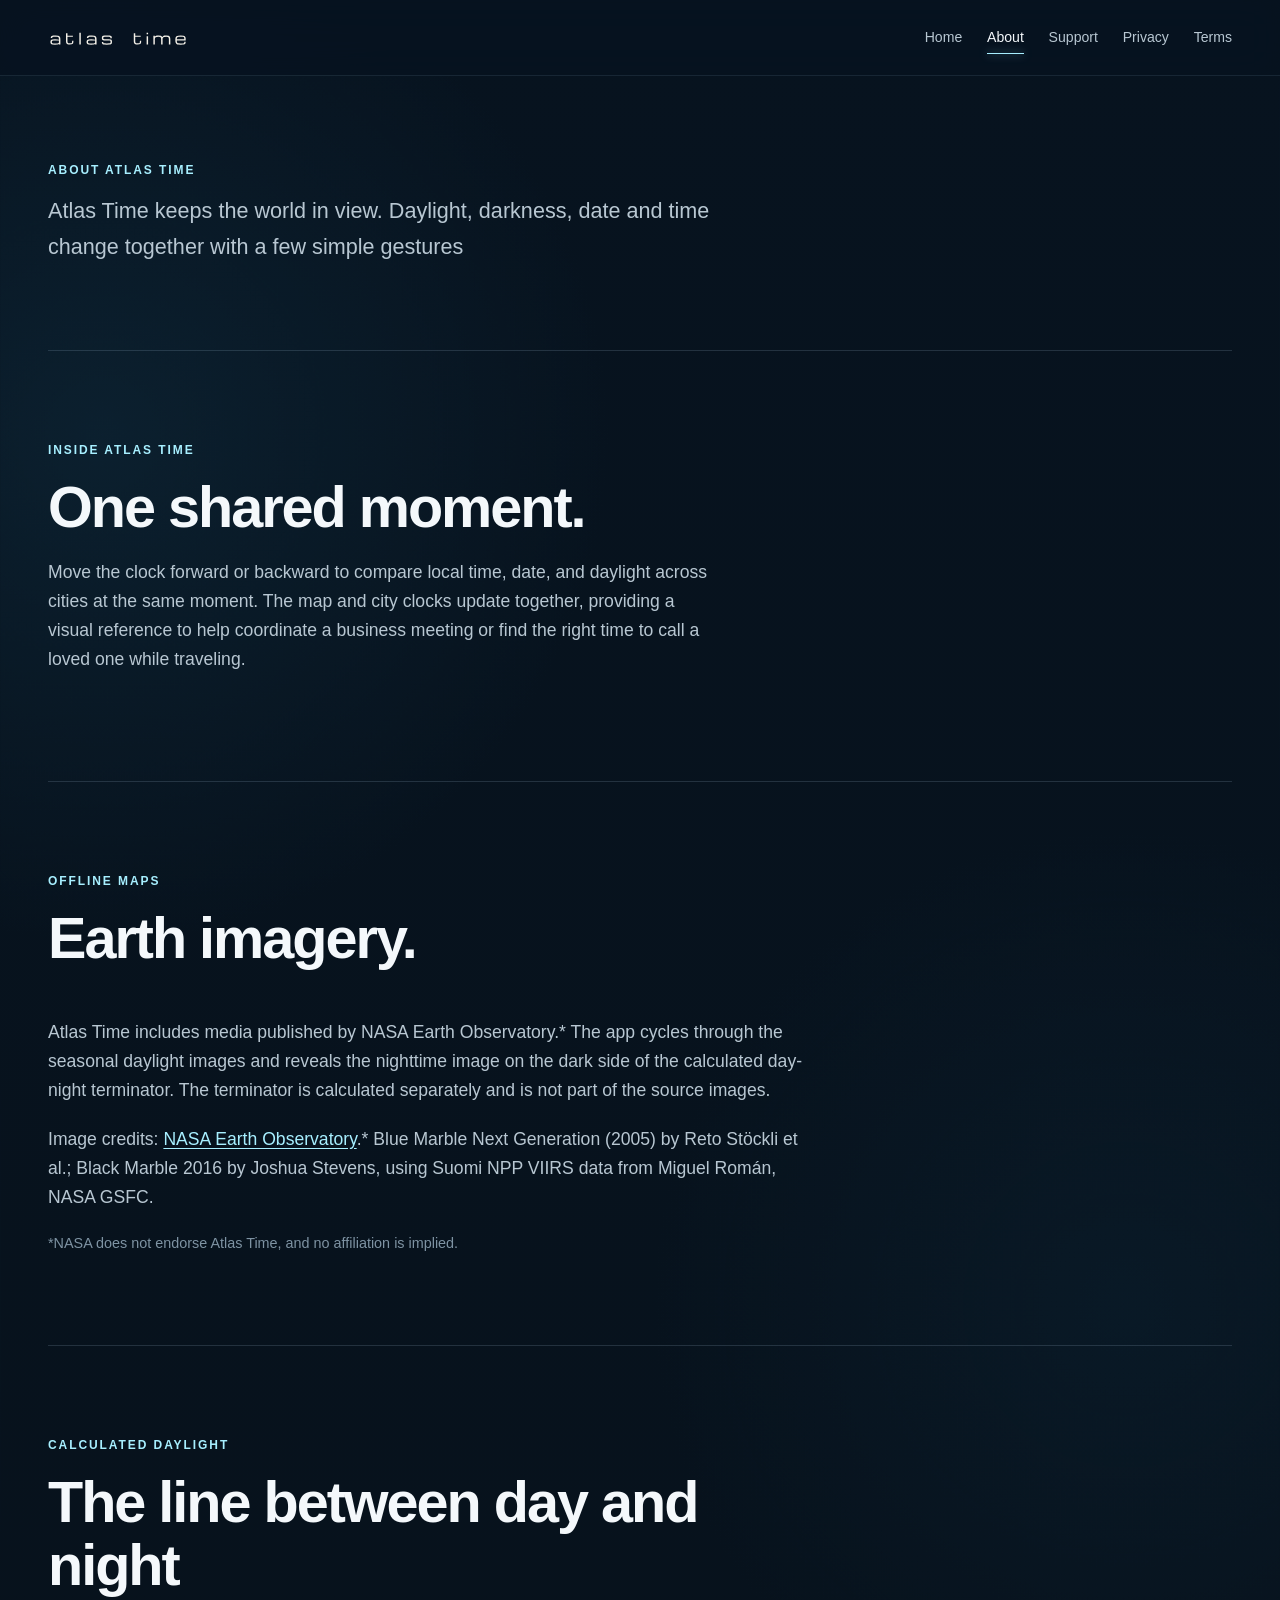
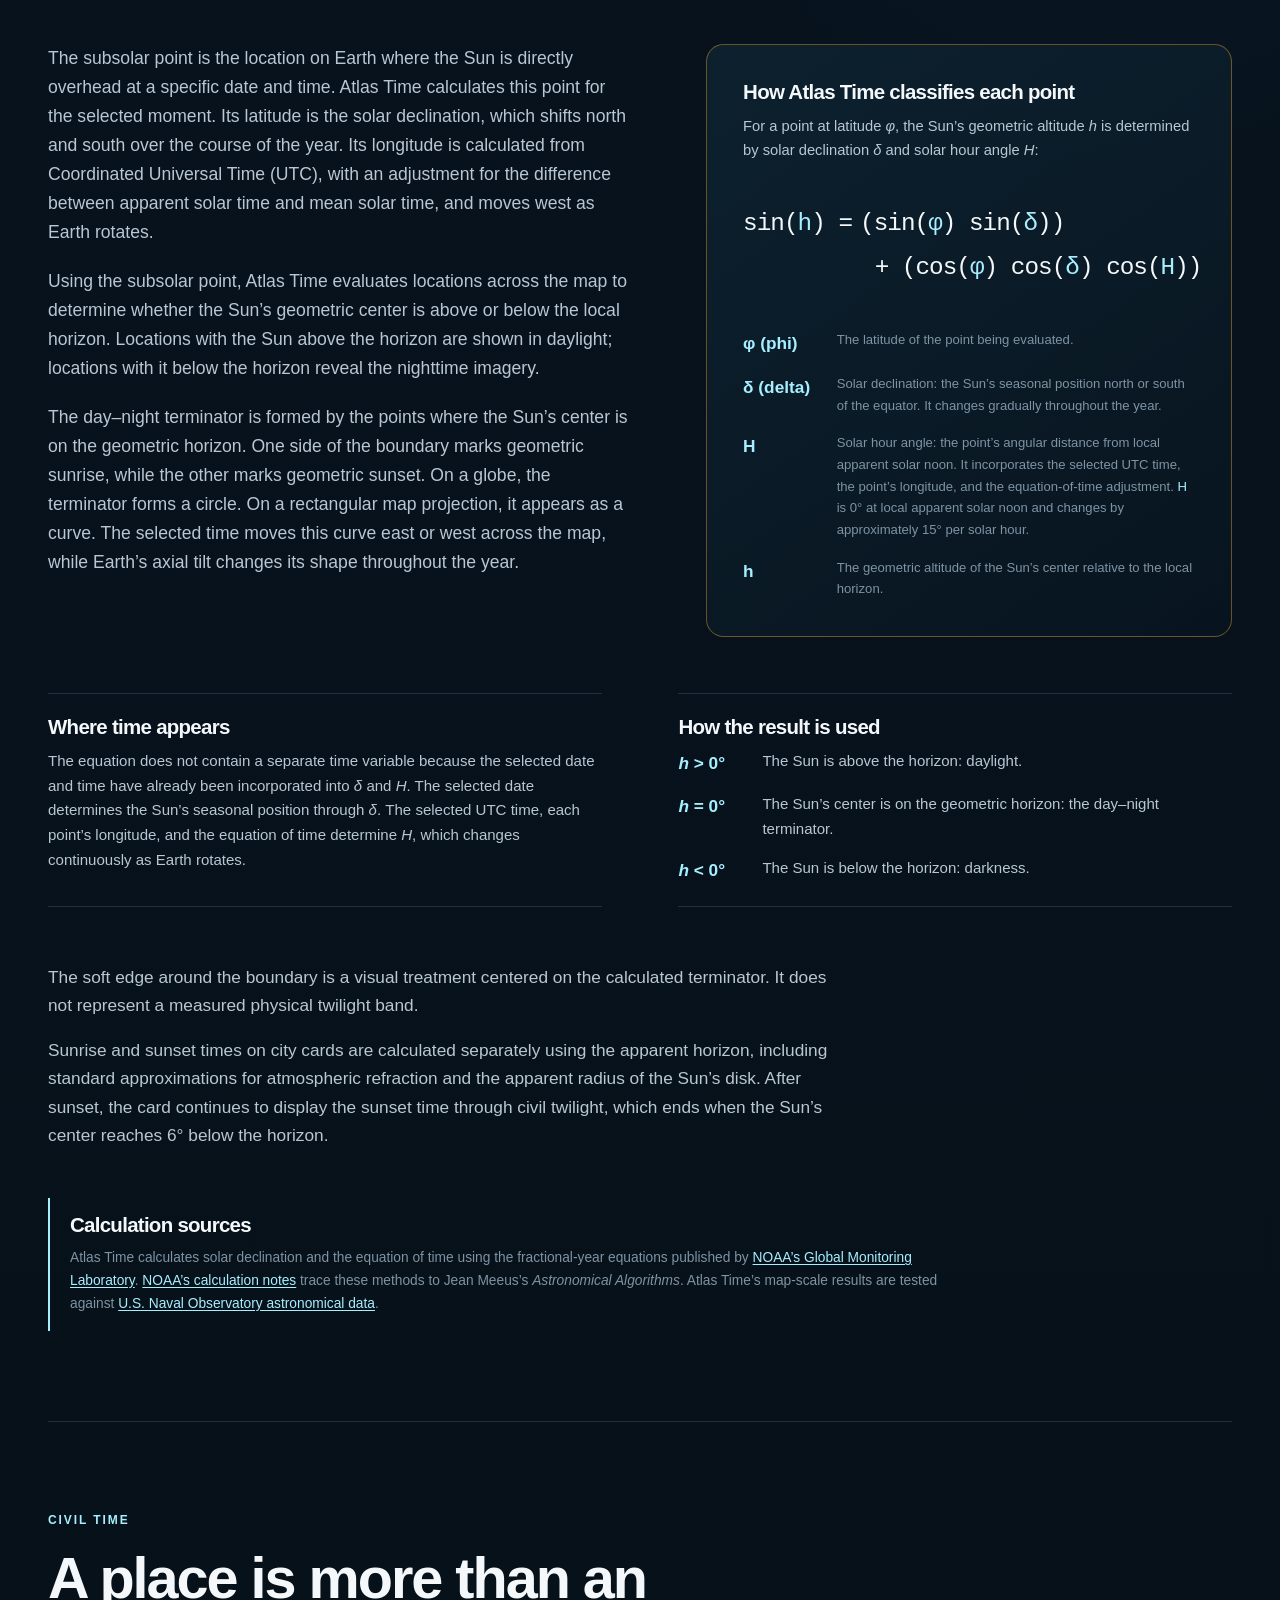
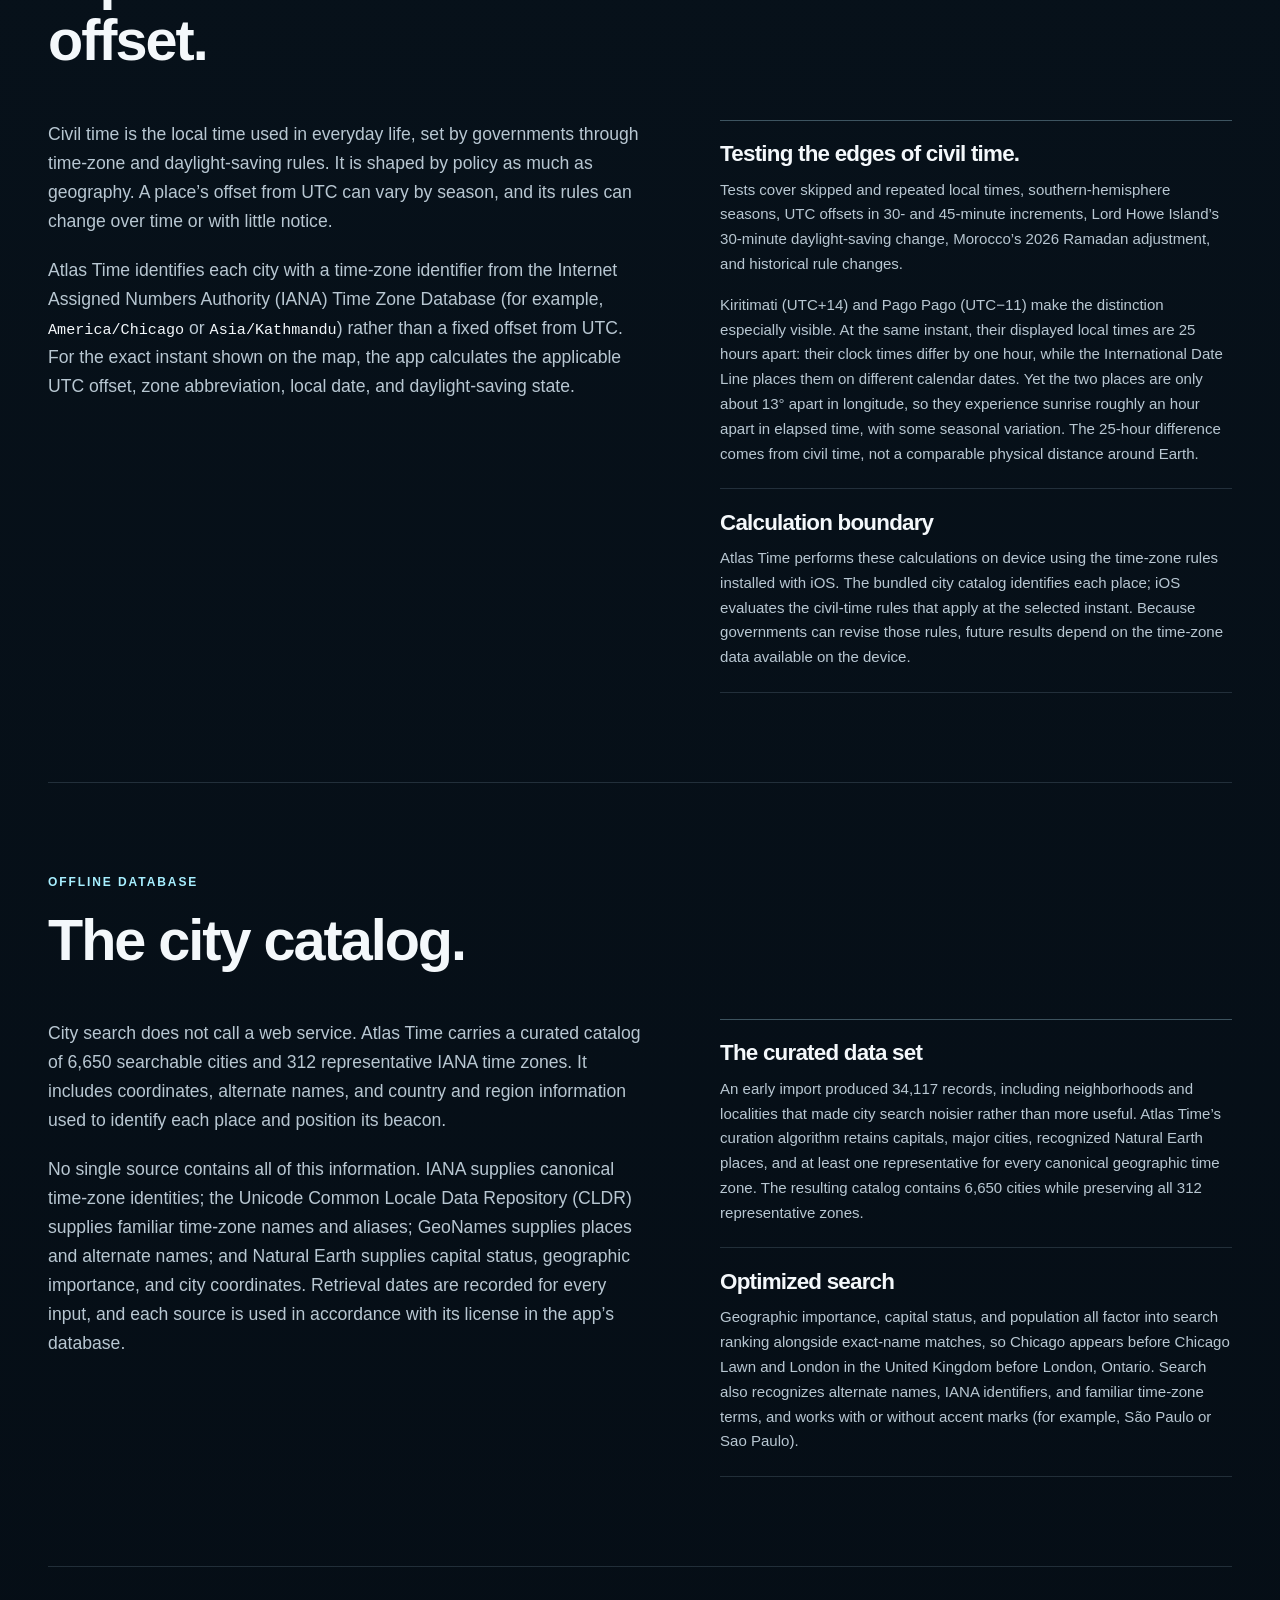
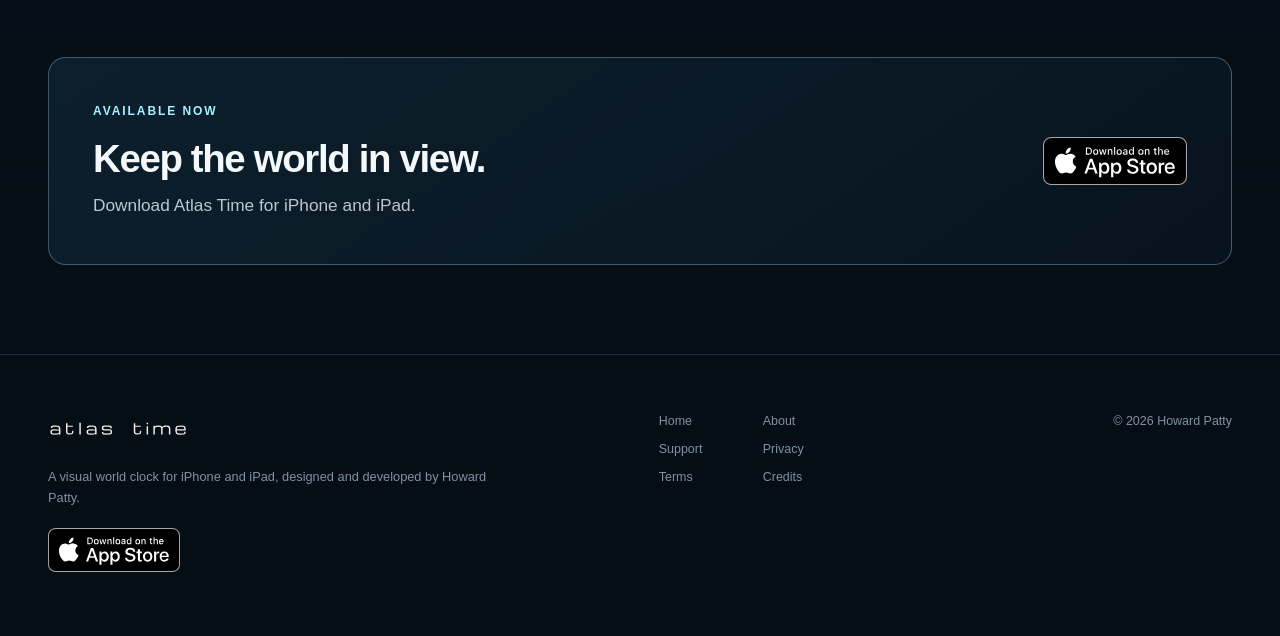
==== commit de851084: "content updates" ====
--- a/about/index.html
+++ b/about/index.html
@@ -37,7 +37,7 @@
   <main id="main-content">
     <header class="page-hero section-shell">
   <h1 class="eyebrow page-eyebrow-heading">About Atlas Time</h1>
-  <p>Atlas Time keeps the world in view. Daylight, darkness, dates, and local times change together as you move daylight with a few simple gestures.</p>
+  <p>Atlas Time keeps the world in view. Daylight, darkness, date and time change together with a few simple gestures</p>
 </header>
 
 <section class="inside-section section-shell" aria-labelledby="one-shared-moment-heading">
@@ -64,35 +64,58 @@
 <section class="solar-method-section section-shell" aria-labelledby="calculated-daylight-heading">
   <div class="section-intro">
     <p class="eyebrow">Calculated daylight</p>
-    <h2 id="calculated-daylight-heading">The line between day and night.</h2>
+    <h2 id="calculated-daylight-heading">The line between day and night</h2>
   </div>
 
   <div class="solar-method-grid">
     <div class="method-copy">
-      <p>The day–night terminator traces precisely where the Sun’s geometric center is on the horizon. Atlas Time draws that boundary across the rectangular map and reveals the night-light imagery on Earth’s dark side.</p>
-      <p>The calculation begins with compact equations published by NOAA’s Global Monitoring Laboratory. They estimate solar declination, which describes the Sun’s seasonal position north or south of the equator, and the equation of time, which accounts for variation between clock time and the Sun’s apparent movement. Together with Coordinated Universal Time (UTC), these values locate the subsolar point, the place on Earth where the Sun is directly overhead.</p>
+      <p>The subsolar point is the location on Earth where the Sun is directly overhead at a specific date and time. Atlas Time calculates this point for the selected moment. Its latitude is the solar declination, which shifts north and south over the course of the year. Its longitude is calculated from Coordinated Universal Time (UTC), with an adjustment for the difference between apparent solar time and mean solar time, and moves west as Earth rotates.</p>
+      <p>Using the subsolar point, Atlas Time evaluates locations across the map to determine whether the Sun’s geometric center is above or below the local horizon. Locations with the Sun above the horizon are shown in daylight; locations with it below the horizon reveal the nighttime imagery.</p>
+      <p>The day–night terminator is formed by the points where the Sun’s center is on the geometric horizon. One side of the boundary marks geometric sunrise, while the other marks geometric sunset. On a globe, the terminator forms a circle. On a rectangular map projection, it appears as a curve. The selected time moves this curve east or west across the map, while Earth’s axial tilt changes its shape throughout the year.</p>
     </div>
 
     <figure class="equation-panel">
-      <figcaption>For latitude <var>φ</var>, solar declination <var>δ</var>, and solar hour angle <var>H</var>, the Sun’s geometric altitude <var>h</var> follows:</figcaption>
+      <figcaption>
+        <h3>How Atlas Time classifies each point</h3>
+        <p>For a point at latitude <var>φ</var>, the Sun’s geometric altitude <var>h</var> is determined by solar declination <var>δ</var> and solar hour angle <var>H</var>:</p>
+      </figcaption>
       <p class="solar-equation" role="img" aria-label="sine of h equals sine of phi times sine of delta, plus cosine of phi times cosine of delta times cosine of H">
         <span class="equation-left">sin(<var>h</var>) =</span>
         <span class="equation-right">(sin(<var>φ</var>) sin(<var>δ</var>))</span>
         <span class="equation-continuation">+ (cos(<var>φ</var>) cos(<var>δ</var>) cos(<var>H</var>))</span>
       </p>
-      <dl class="equation-key">
-        <div><dt><var>φ</var> (phi)</dt><dd>latitude on Earth</dd></div>
-        <div><dt><var>δ</var> (delta)</dt><dd>solar declination</dd></div>
-        <div><dt><var>H</var></dt><dd>solar hour angle from noon</dd></div>
-        <div><dt><var>h</var> = 0°</dt><dd>the day–night boundary</dd></div>
+      <dl class="equation-key equation-key--expanded">
+        <div><dt><var>φ</var> (phi)</dt><dd>The latitude of the point being evaluated.</dd></div>
+        <div><dt><var>δ</var> (delta)</dt><dd>Solar declination: the Sun’s seasonal position north or south of the equator. It changes gradually throughout the year.</dd></div>
+        <div><dt><var>H</var></dt><dd>Solar hour angle: the point’s angular distance from local apparent solar noon. It incorporates the selected UTC time, the point’s longitude, and the equation-of-time adjustment. <var>H</var> is 0° at local apparent solar noon and changes by approximately 15° per solar hour.</dd></div>
+        <div><dt><var>h</var></dt><dd>The geometric altitude of the Sun’s center relative to the local horizon.</dd></div>
       </dl>
     </figure>
   </div>
 
-  <p class="method-detail">The soft edge around the boundary is a visual treatment centered on the calculated terminator. It does not represent a physical twilight band. Sunrise and sunset times on city cards are calculated separately using the apparent horizon. After sunset, the card continues to display the sunset time through civil twilight, which ends when the Sun’s center reaches 6° below the horizon.</p>
+  <div class="solar-explanation-grid">
+    <section aria-labelledby="where-time-appears-heading">
+      <h3 id="where-time-appears-heading">Where time appears</h3>
+      <p>The equation does not contain a separate time variable because the selected date and time have already been incorporated into <var>δ</var> and <var>H</var>. The selected date determines the Sun’s seasonal position through <var>δ</var>. The selected UTC time, each point’s longitude, and the equation of time determine <var>H</var>, which changes continuously as Earth rotates.</p>
+    </section>
+    <section aria-labelledby="how-result-is-used-heading">
+      <h3 id="how-result-is-used-heading">How the result is used</h3>
+      <dl class="solar-result-list">
+        <div><dt><var>h</var> &gt; 0°</dt><dd>The Sun is above the horizon: daylight.</dd></div>
+        <div><dt><var>h</var> = 0°</dt><dd>The Sun’s center is on the geometric horizon: the day–night terminator.</dd></div>
+        <div><dt><var>h</var> &lt; 0°</dt><dd>The Sun is below the horizon: darkness.</dd></div>
+      </dl>
+    </section>
+  </div>
+
+  <div class="method-detail">
+    <p>The soft edge around the boundary is a visual treatment centered on the calculated terminator. It does not represent a measured physical twilight band.</p>
+    <p>Sunrise and sunset times on city cards are calculated separately using the apparent horizon, including standard approximations for atmospheric refraction and the apparent radius of the Sun’s disk. After sunset, the card continues to display the sunset time through civil twilight, which ends when the Sun’s center reaches 6° below the horizon.</p>
+  </div>
 
   <aside class="source-note" aria-label="Solar calculation sources">
-    <p>Atlas Time’s compact solar-position model uses the fractional-year, equation-of-time, and solar-declination equations published in NOAA Global Monitoring Laboratory’s <a href="https://gml.noaa.gov/grad/solcalc/solareqns.PDF"><cite>General Solar Position Calculations</cite></a>. <a href="https://gml.noaa.gov/grad/solcalc/calcdetails.html">NOAA’s calculation notes</a> explain that its solar calculators are based on equations from Jean Meeus’s <cite>Astronomical Algorithms</cite>. Atlas Time’s map-scale seasonal results are tested against <a href="https://aa.usno.navy.mil/data/">U.S. Naval Observatory astronomical data</a>.</p>
+    <h3>Calculation sources</h3>
+    <p>Atlas Time calculates solar declination and the equation of time using the fractional-year equations published by <a href="https://gml.noaa.gov/grad/solcalc/solareqns.PDF">NOAA’s Global Monitoring Laboratory</a>. <a href="https://gml.noaa.gov/grad/solcalc/calcdetails.html">NOAA’s calculation notes</a> trace these methods to Jean Meeus’s <cite>Astronomical Algorithms</cite>. Atlas Time’s map-scale results are tested against <a href="https://aa.usno.navy.mil/data/">U.S. Naval Observatory astronomical data</a>.</p>
   </aside>
 </section>
 
@@ -144,6 +167,19 @@
         <p>Geographic importance, capital status, and population all factor into search ranking alongside exact-name matches, so Chicago appears before Chicago Lawn and London in the United Kingdom before London, Ontario. Search also recognizes alternate names, IANA identifiers, and familiar time-zone terms, and works with or without accent marks (for example, São Paulo or Sao Paulo).</p>
       </section>
     </div>
+  </div>
+</section>
+
+<section class="download-section section-shell" aria-labelledby="download-atlas-time-heading">
+  <div class="download-cta">
+    <div>
+      <p class="eyebrow">Available now</p>
+      <h2 id="download-atlas-time-heading">Keep the world in view.</h2>
+      <p>Download Atlas Time for iPhone and iPad.</p>
+    </div>
+    <a class="app-store-link about-app-store-link" href="https://apps.apple.com/us/app/atlas-time/id6796547372" aria-label="Download Atlas Time on the App Store">
+      <img src="/assets/app-store/download-on-the-app-store.svg" alt="Download on the App Store">
+    </a>
   </div>
 </section>
 
@@ -159,6 +195,10 @@
       </picture>
     </a>
     <p>A visual world clock for iPhone and iPad, designed and developed by Howard Patty.</p>
+
+    <a class="app-store-link footer-app-store-link" href="https://apps.apple.com/us/app/atlas-time/id6796547372" aria-label="Download Atlas Time on the App Store">
+      <img src="/assets/app-store/download-on-the-app-store.svg" alt="Download on the App Store">
+    </a>
   </div>
   <nav aria-label="Sitemap">
     <a href="/">Home</a>
@@ -166,6 +206,7 @@
     <a href="/support/">Support</a>
     <a href="/privacy/">Privacy</a>
     <a href="/terms/">Terms</a>
+    <a href="/credits/">Credits</a>
   </nav>
   <p class="copyright">© 2026 Howard Patty</p>
 </div>
--- a/assets/styles.css
+++ b/assets/styles.css
@@ -258,6 +258,33 @@
   margin: 0;
 }
 
+.app-store-link {
+  display: inline-block;
+  line-height: 0;
+  text-decoration: none;
+}
+
+.app-store-link img {
+  width: auto;
+  height: 3rem;
+}
+
+.footer-app-store-link {
+  margin-top: 1.25rem;
+}
+
+.footer-app-store-link img {
+  height: 2.75rem;
+}
+
+.about-app-store-link {
+  flex: 0 0 auto;
+}
+
+.about-app-store-link img {
+  height: 3rem;
+}
+
 .button {
   min-height: 2.9rem;
   display: inline-flex;
@@ -557,7 +584,8 @@
 .civil-time-section,
 .catalog-section,
 .solar-method-section,
-.imagery-section {
+.imagery-section,
+.download-section {
   padding-block: var(--section-space);
   border-top: 1px solid var(--line);
 }
@@ -656,6 +684,18 @@
 .equation-panel figcaption {
   color: var(--ink-soft);
   font-size: 0.92rem;
+}
+
+.equation-panel figcaption h3,
+.solar-explanation-grid h3,
+.source-note h3 {
+  margin: 0 0 0.7rem;
+  color: var(--ink);
+  font-size: clamp(1.08rem, 1rem + 0.35vw, 1.3rem);
+}
+
+.equation-panel figcaption p {
+  margin: 0;
 }
 
 .solar-equation {
@@ -716,10 +756,69 @@
   font-size: 0.82rem;
 }
 
+.equation-key--expanded {
+  grid-template-columns: 1fr;
+  gap: 1rem;
+}
+
+.equation-key--expanded div {
+  grid-template-columns: 5.25rem minmax(0, 1fr);
+  align-items: start;
+}
+
+.solar-explanation-grid {
+  display: grid;
+  grid-template-columns: repeat(2, minmax(0, 1fr));
+  gap: clamp(2rem, 6vw, 5rem);
+  margin-top: clamp(2rem, 5vw, 3.5rem);
+}
+
+.solar-explanation-grid section {
+  padding-block: 1.35rem;
+  border-block: 1px solid var(--line);
+}
+
+.solar-explanation-grid p,
+.solar-result-list dd {
+  margin: 0;
+  color: var(--ink-soft);
+  font-size: 0.94rem;
+}
+
+.solar-result-list {
+  display: grid;
+  gap: 0.9rem;
+  margin: 0;
+}
+
+.solar-result-list div {
+  display: grid;
+  grid-template-columns: 4.5rem minmax(0, 1fr);
+  gap: 0.75rem;
+}
+
+.solar-result-list dt {
+  color: var(--beacon);
+  font-weight: 650;
+  white-space: nowrap;
+}
+
+.solar-result-list dd {
+  margin: 0;
+}
+
 .method-detail {
   max-width: 50rem;
   margin: clamp(2rem, 5vw, 3.5rem) 0 0;
   color: var(--ink-soft);
+}
+
+.method-detail p {
+  margin: 0;
+}
+
+.method-detail p + p {
+  margin-top: 1rem;
 }
 
 .source-note {
@@ -798,6 +897,27 @@
 .imagery-disclaimer {
   color: var(--ink-faint);
   font-size: 0.9rem;
+}
+
+.download-cta {
+  display: flex;
+  align-items: center;
+  justify-content: space-between;
+  gap: clamp(1.5rem, 5vw, 4rem);
+  padding: clamp(1.5rem, 4vw, 2.75rem);
+  background: linear-gradient(145deg, rgba(16, 39, 54, 0.72), rgba(8, 21, 32, 0.9));
+  border: 1px solid var(--line-strong);
+  border-radius: var(--radius-medium);
+}
+
+.download-cta h2 {
+  margin-bottom: 0.75rem;
+  font-size: clamp(1.7rem, 3vw, 2.6rem);
+}
+
+.download-cta p:last-child {
+  margin-bottom: 0;
+  color: var(--ink-soft);
 }
 
 .page-hero {
@@ -1169,8 +1289,18 @@
     grid-template-columns: 1fr;
   }
 
+  .download-cta {
+    align-items: flex-start;
+    flex-direction: column;
+  }
+
   .equation-key {
     grid-template-columns: 1fr;
+  }
+
+  .solar-explanation-grid {
+    grid-template-columns: 1fr;
+    gap: 0;
   }
 
   .footer-inner {
